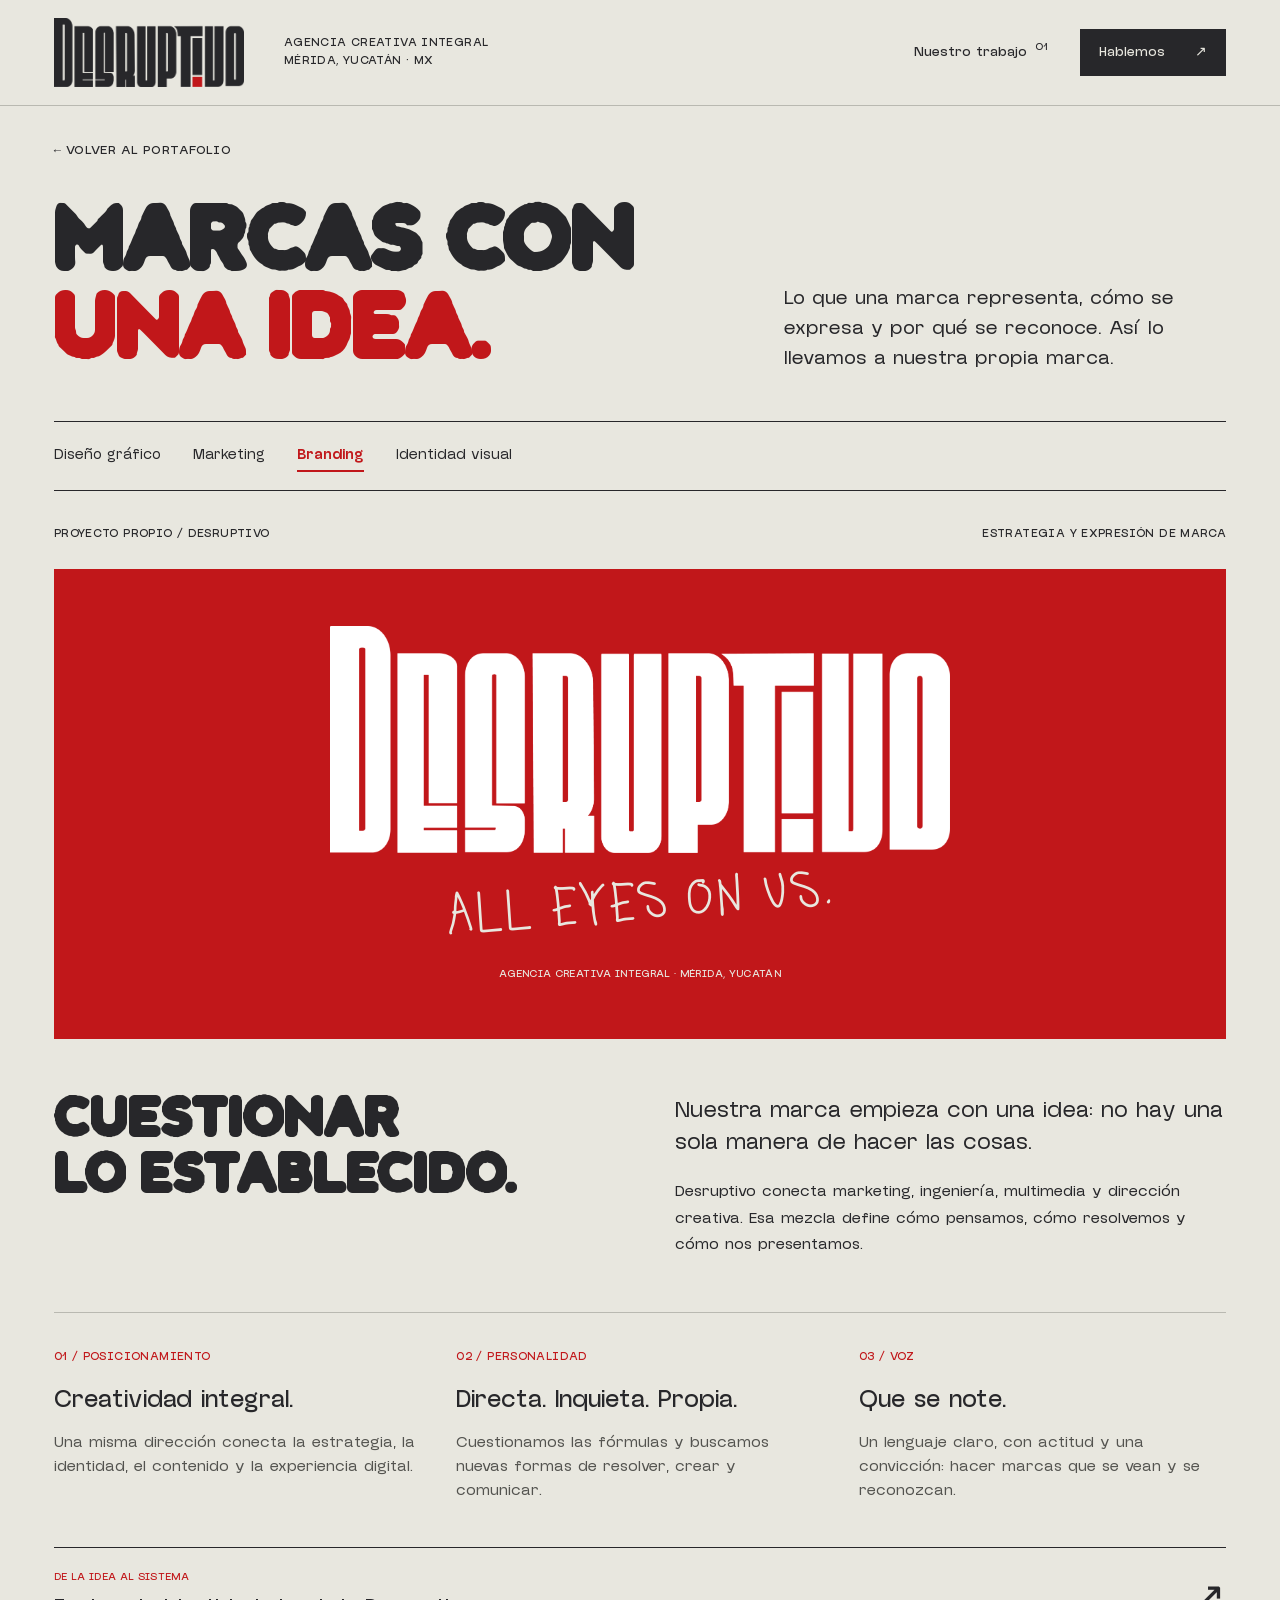
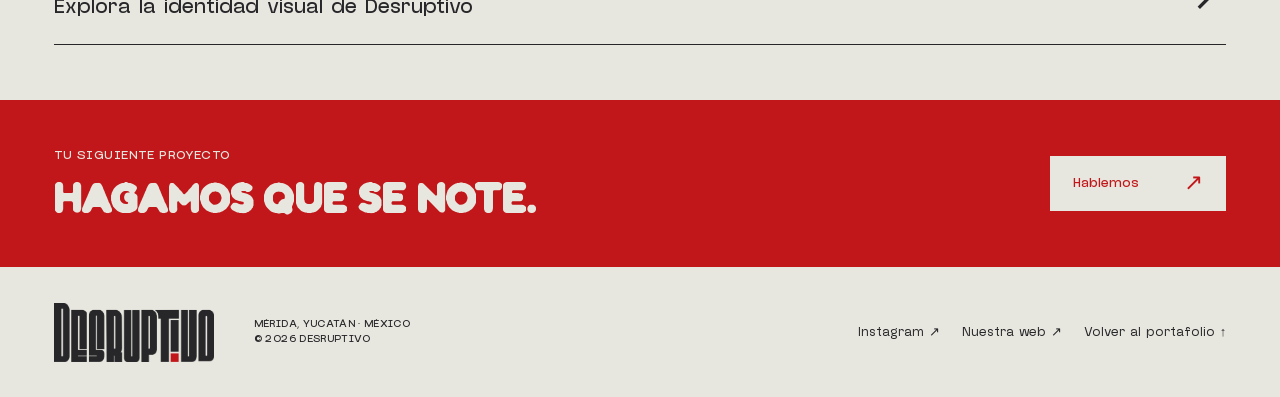
==== branding.html @ b8f4d28b "Create four discipline pages and replace landing gallery with compact portfolio directory" ====
<!doctype html>
<html lang="es-MX">
<head>
  <meta charset="utf-8">
  <meta name="viewport" content="width=device-width, initial-scale=1">
  <meta name="theme-color" content="#c1171a">
  <title>Branding — Portafolio Desruptivo</title>
  <meta name="description" content="Lo que una marca representa, cómo se expresa y por qué se reconoce. Así lo llevamos a nuestra propia marca.">
  <link rel="icon" href="favicon.ico" sizes="any">
  <link rel="icon" href="assets/img/favicon-32.png" type="image/png">
  <link rel="apple-touch-icon" href="assets/img/favicon-180.png">
  <link rel="canonical" href="https://desruptivomx-sketch.github.io/desruptivo-portafolio/branding.html">
  <meta property="og:type" content="website">
  <meta property="og:locale" content="es_MX">
  <meta property="og:site_name" content="Desruptivo">
  <meta property="og:title" content="Branding — Desruptivo">
  <meta property="og:description" content="Lo que una marca representa, cómo se expresa y por qué se reconoce. Así lo llevamos a nuestra propia marca.">
  <meta property="og:url" content="https://desruptivomx-sketch.github.io/desruptivo-portafolio/branding.html">
  <meta property="og:image" content="https://desruptivomx-sketch.github.io/desruptivo-portafolio/assets/img/og-desruptivo.jpg">
  <meta property="og:image:alt" content="Desruptivo, agencia creativa integral">
  <meta name="twitter:card" content="summary_large_image">
  <link rel="preload" href="assets/fonts/SquidBoy-Bold.woff2" as="font" type="font/woff2" crossorigin>
  <link rel="preload" href="assets/fonts/NewBlack-Regular.woff2" as="font" type="font/woff2" crossorigin>
  <link rel="stylesheet" href="styles.css">
  <script src="app.js" defer></script>
</head>
<body class="category-page">
  <a class="skip-link" href="#contenido">Saltar al contenido</a>
  <header class="site-header">
    <a class="brand" href="index.html" aria-label="Desruptivo — inicio"><img src="assets/img/logo-desruptivo.png" width="3591" height="1316" alt="Desruptivo"></a>
    <span class="header-note">AGENCIA CREATIVA INTEGRAL<br>MÉRIDA, YUCATÁN · MX</span>
    <button class="menu-toggle" aria-expanded="false" aria-controls="main-nav">Menú <span aria-hidden="true">+</span></button>
    <nav id="main-nav" aria-label="Navegación principal">
      <a href="index.html#proyectos">Nuestro trabajo <span class="nav-number">01</span></a>
      <a class="nav-contact" href="index.html#contacto">Hablemos <span aria-hidden="true">↗</span></a>
    </nav>
  </header>
  <main id="contenido">
    <section class="category-hero page-pad" aria-labelledby="category-title">
      <a class="back-link mono" href="index.html#proyectos">← VOLVER AL PORTAFOLIO</a>
      <div class="category-intro"><h1 id="category-title">MARCAS CON<br><span>UNA IDEA.</span></h1><p>Lo que una marca representa, cómo se expresa y por qué se reconoce. Así lo llevamos a nuestra propia marca.</p></div>
      <nav class="category-nav" aria-label="Disciplinas del portafolio"><a href="diseno-grafico.html">Diseño gráfico</a><a href="marketing.html">Marketing</a><a href="branding.html" aria-current="page">Branding</a><a href="identidad-visual.html">Identidad visual</a></nav>
    </section>
    <article class="brand-case page-pad" aria-labelledby="case-title">
      <div class="case-meta mono"><span>PROYECTO PROPIO / DESRUPTIVO</span><span>ESTRATEGIA Y EXPRESIÓN DE MARCA</span></div>
      <div class="brand-showcase"><img src="assets/img/logo-desruptivo.png" width="3591" height="1316" alt="Logotipo original de Desruptivo"><span class="brand-mantra">ALL EYES ON US.</span><span class="mono">AGENCIA CREATIVA INTEGRAL · MÉRIDA, YUCATÁN</span></div>
      <div class="case-editorial"><h2 id="case-title">CUESTIONAR<br>LO ESTABLECIDO.</h2><div><p class="case-lead">Nuestra marca empieza con una idea: no hay una sola manera de hacer las cosas.</p><p>Desruptivo conecta marketing, ingeniería, multimedia y dirección creativa. Esa mezcla define cómo pensamos, cómo resolvemos y cómo nos presentamos.</p></div></div>
      <div class="brand-pillars"><section><span class="mono">01 / POSICIONAMIENTO</span><h3>Creatividad integral.</h3><p>Una misma dirección conecta la estrategia, la identidad, el contenido y la experiencia digital.</p></section><section><span class="mono">02 / PERSONALIDAD</span><h3>Directa. Inquieta. Propia.</h3><p>Cuestionamos las fórmulas y buscamos nuevas formas de resolver, crear y comunicar.</p></section><section><span class="mono">03 / VOZ</span><h3>Que se note.</h3><p>Un lenguaje claro, con actitud y una convicción: hacer marcas que se vean y se reconozcan.</p></section></div>
      <a class="case-next" href="identidad-visual.html"><span><small class="mono">DE LA IDEA AL SISTEMA</small><strong>Explora la identidad visual de Desruptivo</strong></span><span aria-hidden="true">↗</span></a>
    </article>
    <section class="category-contact page-pad" aria-labelledby="category-contact-title"><div><span class="mono">TU SIGUIENTE PROYECTO</span><h2 id="category-contact-title">HAGAMOS QUE SE NOTE.</h2></div><a class="button button-light" href="https://wa.me/529999064262?text=Hola%20Desruptivo%2C%20vi%20su%20portafolio%20de%20branding%20y%20quiero%20platicar%20sobre%20un%20proyecto." target="_blank" rel="noopener noreferrer">Hablemos <span aria-hidden="true">↗</span></a></section>
  </main>
  <footer class="page-pad"><a class="brand" href="index.html" aria-label="Volver al inicio"><img src="assets/img/logo-desruptivo.png" width="3591" height="1316" alt="Desruptivo" loading="lazy"></a><span class="mono">MÉRIDA, YUCATÁN · MÉXICO<br>© <span id="year">2026</span> DESRUPTIVO</span><div class="footer-links"><a href="https://instagram.com/desruptivo_mx" target="_blank" rel="noopener noreferrer">Instagram ↗</a><a href="https://desruptivomx-sketch.github.io/desruptivo-web/" target="_blank" rel="noopener noreferrer">Nuestra web ↗</a><a href="index.html">Volver al portafolio ↑</a></div></footer>

</body>
</html>
---- styles.css ----
@font-face{font-family:Squid;src:url('assets/fonts/SquidBoy-Bold.woff2') format('woff2');font-weight:700;font-display:swap}
@font-face{font-family:NewBlack;src:url('assets/fonts/NewBlack-Regular.woff2') format('woff2');font-weight:400;font-display:swap}
@font-face{font-family:NewBlack;src:url('assets/fonts/NewBlack-Medium.woff2') format('woff2');font-weight:500;font-display:swap}
@font-face{font-family:NewBlack;src:url('assets/fonts/NewBlack-Bold.woff2') format('woff2');font-weight:700;font-display:swap}
@font-face{font-family:Mono;src:url('assets/fonts/Monoglyphic-VF.woff2') format('woff2');font-weight:100 900;font-display:swap}
@font-face{font-family:Hand;src:url('assets/fonts/CasualHuman-Bold.woff2') format('woff2');font-weight:700;font-display:swap}
:root{--paper:#e8e7df;--ink:#27272a;--red:#c1171a;--line:#b9b9b1;--pad:clamp(22px,4.2vw,80px);color-scheme:light;scroll-behavior:smooth;scroll-padding-top:100px}
*{box-sizing:border-box}body{margin:0;background:var(--paper);color:var(--ink);font-family:NewBlack,Arial,sans-serif;font-size:16px;line-height:1.5;-webkit-font-smoothing:antialiased}body.modal-open{overflow:hidden}button,a{-webkit-tap-highlight-color:transparent}button{font:inherit;cursor:pointer}a{color:inherit;text-decoration:none}button{color:inherit}img{display:block;max-width:100%;height:auto}h1,h2,h3,p{margin:0}h1,h2{font-family:Squid,Impact,sans-serif;font-weight:700;line-height:.98}button:focus-visible,a:focus-visible,summary:focus-visible{outline:3px solid currentColor;outline-offset:6px}::selection{background:var(--red);color:var(--paper)}.page-pad{padding-left:var(--pad);padding-right:var(--pad)}.mono{font-family:Mono,monospace;font-size:12px;letter-spacing:.035em;line-height:1.5}.sr-only{position:absolute;width:1px;height:1px;padding:0;margin:-1px;overflow:hidden;clip:rect(0,0,0,0);white-space:nowrap;border:0}.skip-link{position:fixed;top:10px;left:15px;z-index:50;padding:14px;background:var(--ink);color:var(--paper);transform:translateY(-150%)}.skip-link:focus{transform:translateY(0)}.site-header{height:106px;padding:0 var(--pad);display:flex;align-items:center;gap:40px;border-bottom:1px solid var(--line);background:var(--paper);position:relative;z-index:10}.brand{display:block;flex-shrink:0;width:190px}.brand img{width:100%;height:70px;object-fit:contain}.header-note{font:11px/1.6 Mono,monospace;letter-spacing:.035em}.site-header nav{margin-left:auto;display:flex;align-items:center;gap:32px;font-size:14px;font-weight:500}.nav-number{vertical-align:super;font:10px Mono,monospace;margin-left:3px}.nav-contact{background:var(--ink);color:var(--paper);padding:13px 19px;display:flex;gap:30px;transition:background .2s}.nav-contact:hover{background:var(--red)}.menu-toggle{display:none}.hero{padding-top:24px;padding-bottom:42px;overflow:hidden}.hero-topline{display:flex;justify-content:space-between;font-size:11px}.hero-layout{display:grid;grid-template-columns:1.03fr 1fr;gap:3%;margin-top:40px}.hero-copy{display:flex;flex-direction:column;justify-content:space-between}.hero h1{font-size:clamp(62px,6.4vw,116px);letter-spacing:-.015em;line-height:.93}.hero h1 span{color:var(--red)}.hero-bottom{max-width:490px;display:flex;justify-content:space-between;align-items:center;margin-top:32px;gap:20px}.hero-bottom p{font-size:16px;line-height:1.5}.round-link{display:grid;place-items:center;border:1px solid var(--ink);border-radius:50%;width:68px;height:68px;flex-shrink:0;font:35px/1 Arial,sans-serif;transition:background .2s,color .2s,transform .2s}.round-link:hover{background:var(--ink);color:var(--paper);transform:translateY(4px)}.hero-art{position:relative;min-height:580px}.hero-project{position:absolute;box-shadow:6px 12px 20px #27272a20}.hero-project-back{width:46%;right:2%;top:3%;transform:rotate(9deg)}.hero-project-back img{width:100%}.hero-project-front{width:61%;top:18%;left:5%;transform:rotate(-8deg);border:8px solid var(--paper)}.hero-project-front img{width:100%}.hero-annotation{position:absolute;top:-3%;left:3%;transform:rotate(-7deg);font:700 clamp(24px,3vw,45px)/1.15 Hand,cursive;color:var(--red);z-index:2}.project-sticker{position:absolute;bottom:-24px;right:-28px;background:var(--ink);color:var(--paper);padding:17px 21px;transform:rotate(6deg);font-size:11px}.hero-star{position:absolute;width:112px;right:0;bottom:18%;transform:rotate(9deg)}.hero-art-caption{position:absolute;bottom:0;left:5%;right:0;display:flex;justify-content:space-between;border-top:1px solid var(--line);padding-top:15px;font-size:10px}.brand-strip{display:flex;justify-content:space-between;align-items:center;gap:22px;overflow:hidden;padding:17px var(--pad);background:var(--red);color:var(--paper);font-family:Squid,Impact,sans-serif;font-size:clamp(20px,2.6vw,43px);line-height:1.1;white-space:nowrap}.brand-strip span:nth-child(even){font:30px Arial,sans-serif}.work-section{padding-top:85px;padding-bottom:85px}.section-top{display:flex;justify-content:space-between;gap:20px;padding-bottom:20px;border-bottom:1px solid currentColor}.work-heading{display:flex;justify-content:space-between;align-items:flex-end;gap:25px;padding:39px 0 36px}.work-heading h2{font-size:clamp(58px,7vw,115px)}.work-heading h2 span{color:var(--red)}.work-heading>p{padding-bottom:6px;font-size:17px}.portfolio-tools{display:flex;justify-content:space-between;align-items:center;margin:0 0 30px;gap:20px}.filters{display:flex;gap:9px;flex-wrap:wrap}.filter{background:transparent;border:1px solid var(--line);padding:11px 19px;border-radius:999px;font-size:14px;display:flex;gap:18px;align-items:center;transition:background .2s}.filter span{font:11px Mono,monospace}.filter.is-active{background:var(--ink);border-color:var(--ink);color:var(--paper)}.filter:hover:not(.is-active){border-color:var(--ink)}.portfolio-count{font-size:11px}.project-grid{display:grid;grid-template-columns:1fr 1fr;gap:48px 26px}.project-card{min-width:0}.project-button{border:0;padding:0;display:block;width:100%;text-align:left;background:none}.project-image{aspect-ratio:1.15;position:relative;overflow:hidden;background:#d8d8d0;display:flex;align-items:center;justify-content:center}.project-image>img{width:100%;height:100%;object-fit:contain;transition:transform .5s cubic-bezier(.2,.7,.2,1)}.project-button:hover .project-image>img{transform:scale(1.035)}.project-image.mcdonalds{background:#ebebeb}.project-image.boro{background:#aeb8cd}.project-image.archipielago{background:#747d70}.project-image.bajel{background:#211b15}.project-image.cosmicos{background:#edb7c1}.project-image.levels{background:#dfdcd1}.project-image.citron{background:#939c7b}.project-image.picking{background:#fa8a00}.project-image.video{background:#222b2c}.project-image.bajel>img,.project-image.video>img{width:61%;object-fit:contain}.project-index{position:absolute;left:16px;top:16px;font:12px Mono,monospace;background:var(--paper);padding:6px 9px;color:var(--ink)}.project-open{position:absolute;right:16px;bottom:16px;border-radius:50%;display:grid;place-items:center;width:49px;height:49px;background:var(--paper);font:28px Arial,sans-serif;transition:background .2s,color .2s}.project-button:hover .project-open{background:var(--red);color:var(--paper)}.video-badge{position:absolute;left:16px;bottom:16px;background:var(--ink);color:var(--paper);font:11px Mono,monospace;padding:9px 12px}.project-meta{display:flex;justify-content:space-between;gap:16px;align-items:baseline;margin-top:16px}.project-meta h3{font-size:24px;font-weight:500;line-height:1.2}.project-meta .mono{font-size:10px;white-space:nowrap}.more-row{display:flex;align-items:center;justify-content:space-between;gap:20px;border-top:1px solid var(--line);padding-top:28px;margin-top:46px}.button{display:inline-flex;justify-content:space-between;align-items:center;gap:45px;padding:15px 22px;min-height:53px;font-size:14px;font-weight:500;transition:background .2s,color .2s}.button span{font-size:23px;line-height:1}.button-outline{border:1px solid var(--ink);background:transparent}.button-outline:hover{background:var(--ink);color:var(--paper)}[hidden]{display:none!important}.contact-section{background:var(--red);color:var(--paper);padding-top:60px;padding-bottom:50px}.contact-section .section-top{border-color:#e8e7df60}.handwritten{font:700 29px/1.3 Hand,cursive;margin:42px 0 20px;transform:rotate(-3deg);width:fit-content}.contact-title-link{display:flex;align-items:center;justify-content:space-between;gap:40px}.contact-title-link h2{font-size:clamp(72px,10vw,170px);line-height:1}.contact-arrow{font:clamp(90px,17vw,230px)/1 Arial,sans-serif;transition:transform .25s}.contact-title-link:hover .contact-arrow{transform:translate(8px,-8px)}.contact-bottom{border-top:1px solid #e8e7df60;margin-top:43px;padding-top:30px;display:flex;align-items:center;justify-content:space-between;gap:25px}.button-light{background:var(--paper);color:var(--red);border:1px solid var(--paper)}.button-light:hover{background:var(--ink);border-color:var(--ink);color:var(--paper)}.email-link{font-size:16px;border-bottom:1px solid;padding-bottom:3px}footer{padding-top:30px;padding-bottom:30px;display:flex;align-items:center;gap:40px}footer .brand{width:160px}footer>.mono{font-size:10px}.footer-links{margin-left:auto;display:flex;gap:22px;font-size:13px}.footer-links a:hover{text-decoration:underline}dialog{color:var(--paper);background:var(--ink);border:1px solid #60605c;max-width:1200px;width:calc(100% - 48px);max-height:calc(100dvh - 48px);padding:0;overscroll-behavior:contain}dialog::backdrop{background:#151515e8;backdrop-filter:blur(8px)}.dialog-shell{padding:23px 30px 35px}.dialog-top{display:flex;align-items:center;justify-content:space-between;padding-bottom:18px;border-bottom:1px solid #646463}.dialog-close{border:0;background:none;color:var(--paper);padding:7px 0 7px 15px;display:flex;gap:20px;align-items:center;font-size:14px}.dialog-close span{font:30px Arial,sans-serif}.dialog-content{display:grid;grid-template-columns:1.45fr 1fr;align-items:center;gap:40px;padding-top:25px}.dialog-media{background:#191919;min-width:0;min-height:260px;display:flex;justify-content:center;align-items:center}.dialog-media img,.dialog-media video{width:100%;height:auto;max-height:70dvh;object-fit:contain}.dialog-info h2{font-size:clamp(40px,5vw,65px);margin:20px 0}.dialog-info>p{color:#cdcdc5;line-height:1.7}.media-navigation{display:flex;align-items:center;gap:22px;margin-top:35px}.media-navigation button{background:none;border:1px solid #898982;color:var(--paper);width:48px;height:48px;font:24px Arial,sans-serif}.media-navigation button:hover{background:var(--paper);color:var(--ink)}.text-link{display:inline-block;margin-top:30px;font-size:14px;border-bottom:1px solid #898982;padding-bottom:5px}.no-script{display:flex;gap:20px;flex-wrap:wrap}.no-script a{text-decoration:underline}
@media(min-width:1600px){.hero-layout{gap:7%}.hero-art{min-height:680px}.hero-project-back{width:41%}.hero-project-front{width:55%;left:11%}.hero{padding-top:30px;padding-bottom:55px}.hero-star{bottom:12%}}
@media(max-width:1100px){.header-note{display:none}.hero-layout{margin-top:40px}.hero h1{font-size:6.4vw}.hero-art{min-height:480px}.hero-project-back{width:48%}.hero-project-front{width:68%;left:0}.hero-star{bottom:16%;width:90px}.hero-art-caption{font-size:9px}.project-meta{display:block}.project-meta .mono{display:block;margin-top:8px}.contact-bottom{flex-wrap:wrap}.contact-bottom>p{flex:1}.contact-bottom .email-link{margin-left:auto}.footer-links{gap:14px}footer{gap:24px}}
@media(max-width:760px){:root{scroll-padding-top:25px}.site-header{height:84px;justify-content:space-between}.brand{width:150px}.brand img{height:60px}.menu-toggle{display:flex;gap:22px;align-items:center;background:transparent;border:1px solid var(--ink);padding:8px 13px;font-size:14px}.menu-toggle span{font:22px Arial,sans-serif}.site-header nav{display:none;position:absolute;left:0;right:0;top:83px;margin:0;background:var(--paper);padding:20px var(--pad) 25px;border-bottom:1px solid var(--ink);flex-direction:column;align-items:stretch;gap:0}.site-header nav.is-open{display:flex}.site-header nav a{padding:16px 0;border-bottom:1px solid var(--line)}.site-header nav .nav-contact{padding:12px 15px;margin-top:15px;justify-content:space-between}.hero{padding-top:18px;padding-bottom:28px}.hero-topline{font-size:9px}.hero-topline>span:last-child{display:none}.hero-layout{display:flex;flex-direction:column;margin-top:27px;gap:30px}.hero h1{font-size:clamp(37px,12vw,86px);line-height:1.02}.hero-bottom{margin-top:25px;max-width:none}.hero-bottom p{font-size:15px}.round-link{width:55px;height:55px;font-size:28px}.hero-art{min-height:unset;height:116vw;max-height:640px;margin:0 5%}.hero-project-back{width:45%;right:2%;top:10%}.hero-project-front{width:62%;left:2%;top:22%}.hero-annotation{top:1%;left:5%;font-size:30px}.hero-star{width:84px;bottom:16%;right:1%}.hero-art-caption{font-size:9px;bottom:0;left:0}.project-sticker{padding:13px 16px;font-size:10px}.brand-strip{font-size:23px;justify-content:flex-start;gap:20px;padding-top:15px;padding-bottom:15px;flex-wrap:wrap;white-space:normal}.brand-strip span:nth-child(even){font-size:19px}.brand-strip span:last-child{display:none}.work-section{padding-top:50px;padding-bottom:50px}.section-top{font-size:10px;padding-bottom:15px;align-items:center}.section-top>span:last-child{text-align:right;max-width:42%}.work-heading{display:block;padding:28px 0}.work-heading h2{font-size:clamp(62px,14vw,100px)}.work-heading>p{font-size:16px;margin-top:22px}.desktop-break{display:none}.portfolio-tools{align-items:flex-start;flex-direction:column;gap:15px;margin-bottom:20px}.filters{gap:7px}.filter{padding:10px 13px;gap:10px;font-size:13px}.filter span{font-size:10px}.portfolio-count{font-size:10px}.project-grid{grid-template-columns:1fr;gap:32px}.project-image{aspect-ratio:1.07}.project-meta{display:flex;align-items:center}.project-meta h3{font-size:22px}.project-meta .mono{font-size:9px;white-space:normal;text-align:right;max-width:42%;margin-top:0}.project-open{width:44px;height:44px}.more-row{align-items:flex-start;flex-direction:column;gap:20px;margin-top:30px;padding-top:22px}.more-row>.mono{font-size:10px}.contact-section{padding-top:42px;padding-bottom:35px}.handwritten{font-size:23px;margin-top:30px}.contact-title-link{gap:10px;align-items:flex-end}.contact-title-link h2{font-size:12.6vw}.contact-arrow{font-size:16vw}.contact-bottom{margin-top:30px;padding-top:23px;display:flex;flex-direction:column;align-items:flex-start;gap:23px}.contact-bottom .email-link{margin:0}.button{gap:30px}footer{align-items:flex-start;flex-wrap:wrap;gap:20px;justify-content:space-between}footer .brand{width:130px}footer .brand img{height:45px}footer>.mono{font-size:9px;margin-top:10px}.footer-links{width:100%;margin-left:0;justify-content:space-between;font-size:12px;padding-top:18px;border-top:1px solid var(--line)}dialog{width:calc(100% - 20px);max-height:calc(100dvh - 20px)}.dialog-shell{padding:14px 16px 26px}.dialog-top>.mono{font-size:10px}.dialog-content{grid-template-columns:1fr;gap:25px;padding-top:15px}.dialog-media{min-height:180px}.dialog-media img,.dialog-media video{max-height:58dvh}.dialog-info h2{font-size:42px;margin:12px 0}.dialog-info>p{font-size:15px}.media-navigation{margin-top:22px}.text-link{margin-top:22px}}
@media(prefers-reduced-motion:reduce){:root{scroll-behavior:auto}*,*::before,*::after{animation:none!important;transition:none!important}}

/* Portfolio directory and discipline pages */
.discipline-directory{border-top:1px solid var(--ink)}.discipline-link{display:grid;grid-template-columns:42px 1fr 155px 42px;gap:25px;align-items:center;padding:15px 0;border-bottom:1px solid var(--line);transition:color .2s}.discipline-link:hover{color:var(--red)}.discipline-number{color:var(--red);font-size:13px}.discipline-copy h3{font-size:clamp(25px,3vw,42px);font-weight:500;line-height:1.15}.discipline-copy p{font-size:15px;color:#5c5c57;margin-top:6px}.discipline-thumb{height:88px;overflow:hidden;background:#d8d8d0}.discipline-thumb img{width:100%;height:100%;object-fit:cover;transition:transform .3s}.thumb-branding img{object-fit:cover}.thumb-identidad-visual{background:var(--paper)}.thumb-identidad-visual img{object-fit:contain}.discipline-link:hover .discipline-thumb img{transform:scale(1.06)}.discipline-arrow{font:38px Arial,sans-serif;justify-self:end;transition:transform .2s}.discipline-link:hover .discipline-arrow{transform:translate(3px,-3px)}.category-hero{padding-top:28px}.back-link{display:inline-block;padding:8px 0;font-size:12px}.back-link:hover{text-decoration:underline}.category-intro{display:grid;grid-template-columns:1.55fr 1fr;gap:45px;align-items:end;padding:35px 0 42px}.category-intro h1{font-size:clamp(54px,6.8vw,116px);line-height:1.01}.category-intro h1 span{color:var(--red)}.category-intro p{font-size:20px;line-height:1.5;max-width:450px;padding-bottom:6px}.category-nav{display:flex;gap:32px;border-top:1px solid var(--ink);border-bottom:1px solid var(--ink);padding:18px 0;font-size:15px}.category-nav a{padding:4px 0}.category-nav a[aria-current]{color:var(--red);border-bottom:2px solid var(--red);font-weight:700}.category-nav a:hover{color:var(--red)}.category-gallery{padding-top:45px;padding-bottom:60px}.selection-intro{display:flex;align-items:baseline;justify-content:space-between;gap:25px;margin-bottom:26px}.selection-intro h2{font:700 24px/1.2 NewBlack,Arial,sans-serif}.selection-intro p{font-size:15px;max-width:420px}.category-page .project-grid{grid-template-columns:repeat(3,1fr);gap:34px 22px}.category-page .project-image{aspect-ratio:1}.category-page .project-meta{display:block}.category-page .project-meta h3{font-size:22px}.category-page .project-meta .mono{display:block;margin-top:8px;font-size:10px}.category-contact{background:var(--red);color:var(--paper);display:flex;align-items:center;justify-content:space-between;gap:35px;padding-top:42px;padding-bottom:42px}.category-contact h2{font-size:clamp(28px,3vw,46px);margin-top:15px;line-height:1.15}.category-contact>.button{flex-shrink:0}.brand-case,.identity-case{padding-top:36px;padding-bottom:55px}.case-meta{display:flex;justify-content:space-between;gap:20px;font-size:11px;margin-bottom:25px}.brand-showcase{background:var(--red);color:var(--paper);min-height:470px;padding:55px;display:flex;align-items:center;justify-content:center;flex-direction:column;gap:18px}.brand-showcase img{width:60%;max-width:620px;filter:brightness(0) invert(1)}.brand-mantra{font:700 clamp(32px,4.5vw,67px)/1 Hand,cursive;transform:rotate(-4deg);margin-bottom:20px}.brand-showcase>.mono{font-size:10px}.case-editorial{display:grid;grid-template-columns:1fr 1fr;gap:70px;padding:55px 0}.case-editorial h2{font-size:clamp(32px,4.1vw,63px);line-height:1.08}.case-editorial p{font-size:16px;line-height:1.65}.case-editorial .case-lead{font-size:23px;line-height:1.4;margin-bottom:20px}.brand-pillars{display:grid;grid-template-columns:repeat(3,1fr);gap:35px;border-top:1px solid var(--line);padding:30px 0 45px}.brand-pillars .mono{color:var(--red);font-size:11px}.brand-pillars h3{font-weight:500;font-size:25px;line-height:1.25;margin:17px 0 14px}.brand-pillars p{font-size:16px;color:#53534f}.case-next{display:flex;align-items:center;justify-content:space-between;gap:20px;border-top:1px solid var(--ink);border-bottom:1px solid var(--ink);padding:22px 0}.case-next small{display:block;font-size:10px;color:var(--red);margin-bottom:6px}.case-next strong{font-weight:500;font-size:21px}.case-next>span:last-child{font:40px Arial,sans-serif}.case-next:hover{color:var(--red)}.identity-logo{border:1px solid var(--line);padding:26px 40px 38px;display:flex;flex-direction:column;align-items:center;gap:16px;background:#dcdcd3}.identity-logo>.mono{align-self:flex-start;font-size:11px}.identity-logo>img{width:55%;max-width:600px;padding:24px 0}.identity-logo>p{font-size:16px;text-align:center}.identity-intro{display:grid;grid-template-columns:1fr 1fr;gap:60px;padding:48px 0;align-items:center}.identity-intro h2{font-size:clamp(35px,4.3vw,64px);line-height:1.1}.identity-intro p{font-size:19px;max-width:440px}.palette-section h3,.type-section h3{font-size:12px;margin-bottom:22px}.color-palette{display:grid;grid-template-columns:repeat(4,1fr);border:1px solid var(--line)}.color-swatch{height:180px;padding:22px;display:flex;justify-content:space-between;flex-direction:column;gap:15px;font-size:18px}.color-swatch .mono{font-size:12px}.swatch-red{background:var(--red);color:var(--paper)}.swatch-paper{background:var(--paper);color:var(--ink)}.swatch-ink{background:var(--ink);color:var(--paper)}.swatch-green{background:#8fb258;color:var(--ink)}.type-section{padding:40px 0}.type-samples{display:grid;grid-template-columns:1fr 1.3fr 1fr;border-top:1px solid var(--line);border-bottom:1px solid var(--line)}.type-sample{padding:28px 25px;min-width:0}.type-sample+.type-sample{border-left:1px solid var(--line)}.type-sample>.mono{font-size:10px}.sample-squid{font:700 clamp(40px,4.1vw,65px)/1 Squid,Impact,sans-serif;margin-top:24px;color:var(--red)}.sample-newblack{font:500 clamp(29px,3vw,47px)/1.2 NewBlack,Arial,sans-serif;margin-top:26px}.type-second-label{display:block;margin-top:24px}.sample-mono{font:12px/1.5 Mono,monospace;margin-top:10px}.sample-hand{font:700 clamp(40px,4vw,66px)/1.3 Hand,cursive;transform:rotate(-6deg);color:var(--red);margin-top:30px}.brand-character{display:grid;grid-template-columns:1fr 1fr;gap:60px;align-items:center;padding:25px 0 45px}.brand-character h2{font-size:clamp(38px,4.2vw,65px);line-height:1.08;margin:22px 0}.brand-character p{font-size:18px;max-width:410px}.character-art{display:flex;align-items:center;gap:15px;justify-content:center}.character-mascot{width:67%;transform:rotate(-7deg)}.character-star{width:22%;align-self:flex-start;margin-top:15px}
@media(max-width:1100px){.category-intro{grid-template-columns:1.5fr 1fr;gap:25px}.category-intro h1{font-size:6.5vw}.category-intro p{font-size:18px}.category-page .project-grid{grid-template-columns:repeat(2,1fr)}.category-nav{gap:23px}.brand-showcase{min-height:370px}.case-editorial{gap:40px}.case-editorial h2{font-size:4vw}.type-sample{padding-left:15px;padding-right:15px}.sample-mono{font-size:10px}}
@media(max-width:760px){.discipline-link{grid-template-columns:20px 1fr 68px 20px;gap:12px;padding:17px 0}.discipline-thumb{height:64px}.discipline-number{font-size:11px}.discipline-copy h3{font-size:23px}.discipline-copy p{font-size:13px;line-height:1.4;margin-top:6px}.discipline-arrow{font-size:24px}.category-hero{padding-top:16px}.back-link{font-size:10px}.category-intro{display:block;padding:23px 0 28px}.category-intro h1{font-size:clamp(33px,9vw,68px);line-height:1.08}.category-intro p{font-size:17px;margin-top:22px;max-width:450px}.category-nav{display:grid;grid-template-columns:1fr 1fr;gap:10px 20px;font-size:14px;padding:14px 0}.category-nav a{width:fit-content}.category-gallery{padding-top:30px;padding-bottom:40px}.selection-intro{display:block;margin-bottom:23px}.selection-intro h2{font-size:22px}.selection-intro p{font-size:15px;margin-top:12px}.category-page .project-grid{grid-template-columns:1fr;gap:29px}.category-page .project-image{aspect-ratio:1.08}.category-page .project-meta{display:flex}.category-page .project-meta .mono{font-size:9px;max-width:40%;margin-top:0}.category-contact{flex-direction:column;align-items:flex-start;gap:25px;padding-top:32px;padding-bottom:32px}.category-contact h2{font-size:31px;max-width:300px}.category-contact .mono{font-size:10px}.case-meta{font-size:9px;gap:20px;align-items:center}.case-meta>span{max-width:49%}.case-meta>span:last-child{text-align:right}.brand-case,.identity-case{padding-top:27px;padding-bottom:35px}.brand-showcase{min-height:265px;padding:25px 18px;gap:18px}.brand-showcase img{width:85%}.brand-mantra{font-size:32px;margin-bottom:8px}.brand-showcase>.mono{font-size:8px;text-align:center}.case-editorial{display:block;padding:30px 0}.case-editorial h2{font-size:8vw;line-height:1.15;margin-bottom:25px}.case-editorial .case-lead{font-size:21px}.brand-pillars{grid-template-columns:1fr;gap:0;padding:0 0 20px}.brand-pillars section{padding:25px 0;border-bottom:1px solid var(--line)}.brand-pillars section:last-child{border-bottom:none}.brand-pillars h3{font-size:24px;margin:13px 0}.case-next strong{font-size:17px;line-height:1.4;display:block}.case-next small{font-size:9px}.case-next>span:last-child{font-size:28px}.identity-logo{padding:18px 20px 25px}.identity-logo>img{width:95%;padding:15px 0}.identity-logo>p{font-size:14px}.identity-intro{display:block;padding:30px 0}.identity-intro h2{font-size:8.7vw;line-height:1.13;margin-bottom:20px}.identity-intro p{font-size:17px}.color-palette{grid-template-columns:1fr 1fr}.color-swatch{height:140px;padding:17px;font-size:17px}.color-swatch .mono{font-size:11px}.type-section{padding:30px 0}.type-samples{grid-template-columns:1fr}.type-sample{padding:25px 20px}.type-sample+.type-sample{border-left:none;border-top:1px solid var(--line)}.sample-squid{font-size:58px}.sample-newblack{font-size:38px}.sample-hand{font-size:53px;margin:22px 0 10px 10px}.sample-mono{font-size:12px}.brand-character{grid-template-columns:1fr;gap:25px;padding:5px 0 30px}.brand-character h2{font-size:9vw}.brand-character p{font-size:17px}.character-art{max-width:350px;margin:auto}.character-mascot{width:65%}.character-star{width:20%}}
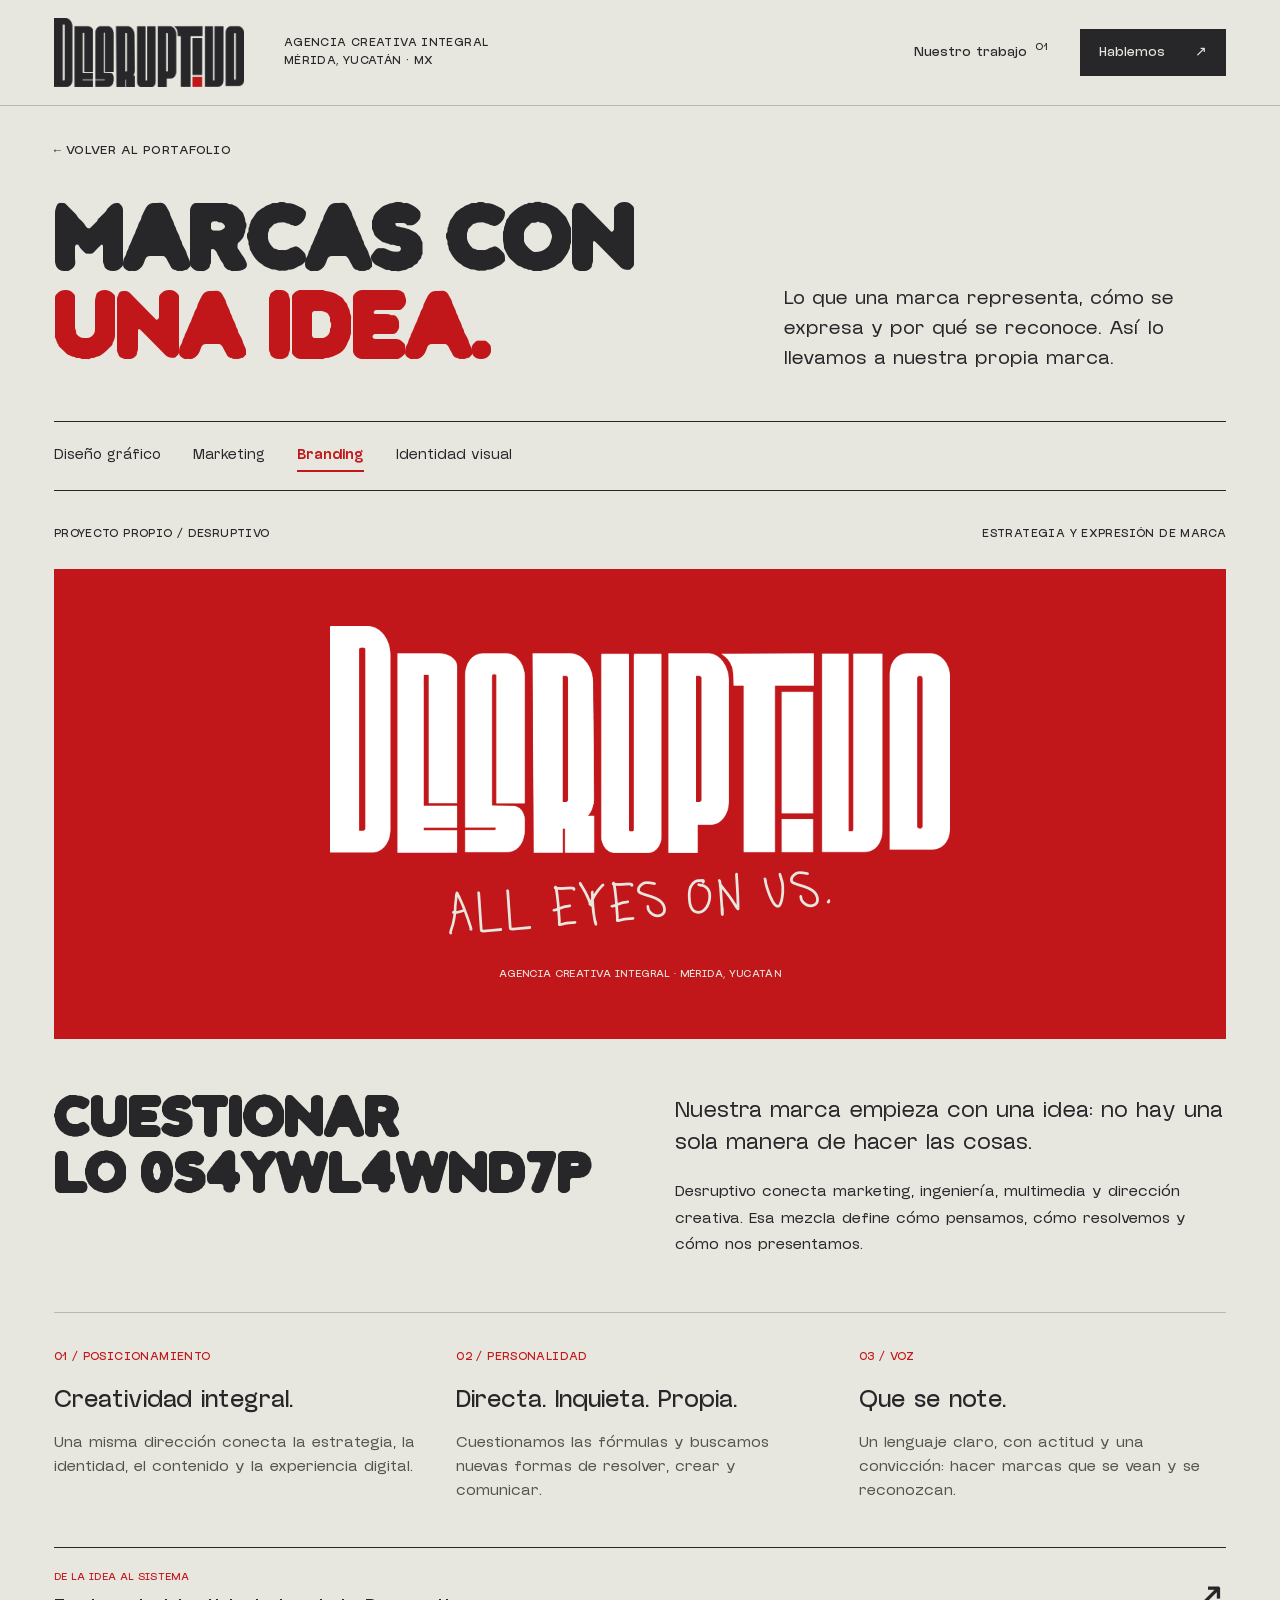
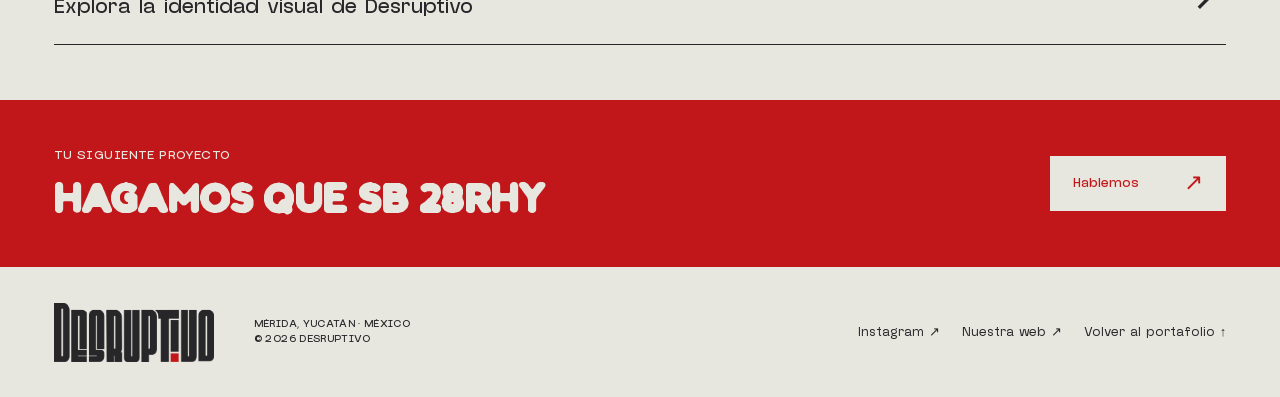
==== commit a3efb117: "Suma efectos más 'desruptivos': texto que se descifra, cursor propio, glitch de color en miniaturas " ====
--- a/branding.html
+++ b/branding.html
@@ -38,17 +38,17 @@
   <main id="contenido">
     <section class="category-hero page-pad" aria-labelledby="category-title">
       <a class="back-link mono" href="index.html#proyectos">← VOLVER AL PORTAFOLIO</a>
-      <div class="category-intro"><h1 id="category-title">MARCAS CON<br><span>UNA IDEA.</span></h1><p>Lo que una marca representa, cómo se expresa y por qué se reconoce. Así lo llevamos a nuestra propia marca.</p></div>
+      <div class="category-intro"><h1 id="category-title" class="scramble">MARCAS CON<br><span>UNA IDEA.</span></h1><p>Lo que una marca representa, cómo se expresa y por qué se reconoce. Así lo llevamos a nuestra propia marca.</p></div>
       <nav class="category-nav" aria-label="Disciplinas del portafolio"><a href="diseno-grafico.html">Diseño gráfico</a><a href="marketing.html">Marketing</a><a href="branding.html" aria-current="page">Branding</a><a href="identidad-visual.html">Identidad visual</a></nav>
     </section>
     <article class="brand-case page-pad" aria-labelledby="case-title">
       <div class="case-meta mono"><span>PROYECTO PROPIO / DESRUPTIVO</span><span>ESTRATEGIA Y EXPRESIÓN DE MARCA</span></div>
-      <div class="brand-showcase"><img src="assets/img/logo-desruptivo.png" width="3591" height="1316" alt="Logotipo original de Desruptivo"><span class="brand-mantra">ALL EYES ON US.</span><span class="mono">AGENCIA CREATIVA INTEGRAL · MÉRIDA, YUCATÁN</span></div>
-      <div class="case-editorial"><h2 id="case-title">CUESTIONAR<br>LO ESTABLECIDO.</h2><div><p class="case-lead">Nuestra marca empieza con una idea: no hay una sola manera de hacer las cosas.</p><p>Desruptivo conecta marketing, ingeniería, multimedia y dirección creativa. Esa mezcla define cómo pensamos, cómo resolvemos y cómo nos presentamos.</p></div></div>
-      <div class="brand-pillars"><section><span class="mono">01 / POSICIONAMIENTO</span><h3>Creatividad integral.</h3><p>Una misma dirección conecta la estrategia, la identidad, el contenido y la experiencia digital.</p></section><section><span class="mono">02 / PERSONALIDAD</span><h3>Directa. Inquieta. Propia.</h3><p>Cuestionamos las fórmulas y buscamos nuevas formas de resolver, crear y comunicar.</p></section><section><span class="mono">03 / VOZ</span><h3>Que se note.</h3><p>Un lenguaje claro, con actitud y una convicción: hacer marcas que se vean y se reconozcan.</p></section></div>
-      <a class="case-next" href="identidad-visual.html"><span><small class="mono">DE LA IDEA AL SISTEMA</small><strong>Explora la identidad visual de Desruptivo</strong></span><span aria-hidden="true">↗</span></a>
+      <div class="brand-showcase reveal"><img src="assets/img/logo-desruptivo.png" width="3591" height="1316" alt="Logotipo original de Desruptivo"><span class="brand-mantra scramble">ALL EYES ON US.</span><span class="mono">AGENCIA CREATIVA INTEGRAL · MÉRIDA, YUCATÁN</span></div>
+      <div class="case-editorial reveal"><h2 id="case-title" class="scramble">CUESTIONAR<br>LO ESTABLECIDO.</h2><div><p class="case-lead">Nuestra marca empieza con una idea: no hay una sola manera de hacer las cosas.</p><p>Desruptivo conecta marketing, ingeniería, multimedia y dirección creativa. Esa mezcla define cómo pensamos, cómo resolvemos y cómo nos presentamos.</p></div></div>
+      <div class="brand-pillars"><section class="reveal"><span class="mono">01 / POSICIONAMIENTO</span><h3>Creatividad integral.</h3><p>Una misma dirección conecta la estrategia, la identidad, el contenido y la experiencia digital.</p></section><section class="reveal"><span class="mono">02 / PERSONALIDAD</span><h3>Directa. Inquieta. Propia.</h3><p>Cuestionamos las fórmulas y buscamos nuevas formas de resolver, crear y comunicar.</p></section><section class="reveal"><span class="mono">03 / VOZ</span><h3>Que se note.</h3><p>Un lenguaje claro, con actitud y una convicción: hacer marcas que se vean y se reconozcan.</p></section></div>
+      <a class="case-next reveal" href="identidad-visual.html"><span><small class="mono">DE LA IDEA AL SISTEMA</small><strong>Explora la identidad visual de Desruptivo</strong></span><span aria-hidden="true">↗</span></a>
     </article>
-    <section class="category-contact page-pad" aria-labelledby="category-contact-title"><div><span class="mono">TU SIGUIENTE PROYECTO</span><h2 id="category-contact-title">HAGAMOS QUE SE NOTE.</h2></div><a class="button button-light" href="https://wa.me/529999064262?text=Hola%20Desruptivo%2C%20vi%20su%20portafolio%20de%20branding%20y%20quiero%20platicar%20sobre%20un%20proyecto." target="_blank" rel="noopener noreferrer">Hablemos <span aria-hidden="true">↗</span></a></section>
+    <section class="category-contact page-pad reveal" aria-labelledby="category-contact-title"><div><span class="mono">TU SIGUIENTE PROYECTO</span><h2 id="category-contact-title" class="scramble">HAGAMOS QUE SE NOTE.</h2></div><a class="button button-light" href="https://wa.me/529999064262?text=Hola%20Desruptivo%2C%20vi%20su%20portafolio%20de%20branding%20y%20quiero%20platicar%20sobre%20un%20proyecto." target="_blank" rel="noopener noreferrer">Hablemos <span aria-hidden="true">↗</span></a></section>
   </main>
   <footer class="page-pad"><a class="brand" href="index.html" aria-label="Volver al inicio"><img src="assets/img/logo-desruptivo.png" width="3591" height="1316" alt="Desruptivo" loading="lazy"></a><span class="mono">MÉRIDA, YUCATÁN · MÉXICO<br>© <span id="year">2026</span> DESRUPTIVO</span><div class="footer-links"><a href="https://instagram.com/desruptivo_mx" target="_blank" rel="noopener noreferrer">Instagram ↗</a><a href="https://desruptivomx-sketch.github.io/desruptivo-web/" target="_blank" rel="noopener noreferrer">Nuestra web ↗</a><a href="index.html">Volver al portafolio ↑</a></div></footer>
 
--- a/styles.css
+++ b/styles.css
@@ -15,3 +15,99 @@
 .discipline-directory{border-top:1px solid var(--ink)}.discipline-link{display:grid;grid-template-columns:42px 1fr 155px 42px;gap:25px;align-items:center;padding:15px 0;border-bottom:1px solid var(--line);transition:color .2s}.discipline-link:hover{color:var(--red)}.discipline-number{color:var(--red);font-size:13px}.discipline-copy h3{font-size:clamp(25px,3vw,42px);font-weight:500;line-height:1.15}.discipline-copy p{font-size:15px;color:#5c5c57;margin-top:6px}.discipline-thumb{height:88px;overflow:hidden;background:#d8d8d0}.discipline-thumb img{width:100%;height:100%;object-fit:cover;transition:transform .3s}.thumb-branding img{object-fit:cover}.thumb-identidad-visual{background:var(--paper)}.thumb-identidad-visual img{object-fit:contain}.discipline-link:hover .discipline-thumb img{transform:scale(1.06)}.discipline-arrow{font:38px Arial,sans-serif;justify-self:end;transition:transform .2s}.discipline-link:hover .discipline-arrow{transform:translate(3px,-3px)}.category-hero{padding-top:28px}.back-link{display:inline-block;padding:8px 0;font-size:12px}.back-link:hover{text-decoration:underline}.category-intro{display:grid;grid-template-columns:1.55fr 1fr;gap:45px;align-items:end;padding:35px 0 42px}.category-intro h1{font-size:clamp(54px,6.8vw,116px);line-height:1.01}.category-intro h1 span{color:var(--red)}.category-intro p{font-size:20px;line-height:1.5;max-width:450px;padding-bottom:6px}.category-nav{display:flex;gap:32px;border-top:1px solid var(--ink);border-bottom:1px solid var(--ink);padding:18px 0;font-size:15px}.category-nav a{padding:4px 0}.category-nav a[aria-current]{color:var(--red);border-bottom:2px solid var(--red);font-weight:700}.category-nav a:hover{color:var(--red)}.category-gallery{padding-top:45px;padding-bottom:60px}.selection-intro{display:flex;align-items:baseline;justify-content:space-between;gap:25px;margin-bottom:26px}.selection-intro h2{font:700 24px/1.2 NewBlack,Arial,sans-serif}.selection-intro p{font-size:15px;max-width:420px}.category-page .project-grid{grid-template-columns:repeat(3,1fr);gap:34px 22px}.category-page .project-image{aspect-ratio:1}.category-page .project-meta{display:block}.category-page .project-meta h3{font-size:22px}.category-page .project-meta .mono{display:block;margin-top:8px;font-size:10px}.category-contact{background:var(--red);color:var(--paper);display:flex;align-items:center;justify-content:space-between;gap:35px;padding-top:42px;padding-bottom:42px}.category-contact h2{font-size:clamp(28px,3vw,46px);margin-top:15px;line-height:1.15}.category-contact>.button{flex-shrink:0}.brand-case,.identity-case{padding-top:36px;padding-bottom:55px}.case-meta{display:flex;justify-content:space-between;gap:20px;font-size:11px;margin-bottom:25px}.brand-showcase{background:var(--red);color:var(--paper);min-height:470px;padding:55px;display:flex;align-items:center;justify-content:center;flex-direction:column;gap:18px}.brand-showcase img{width:60%;max-width:620px;filter:brightness(0) invert(1)}.brand-mantra{font:700 clamp(32px,4.5vw,67px)/1 Hand,cursive;transform:rotate(-4deg);margin-bottom:20px}.brand-showcase>.mono{font-size:10px}.case-editorial{display:grid;grid-template-columns:1fr 1fr;gap:70px;padding:55px 0}.case-editorial h2{font-size:clamp(32px,4.1vw,63px);line-height:1.08}.case-editorial p{font-size:16px;line-height:1.65}.case-editorial .case-lead{font-size:23px;line-height:1.4;margin-bottom:20px}.brand-pillars{display:grid;grid-template-columns:repeat(3,1fr);gap:35px;border-top:1px solid var(--line);padding:30px 0 45px}.brand-pillars .mono{color:var(--red);font-size:11px}.brand-pillars h3{font-weight:500;font-size:25px;line-height:1.25;margin:17px 0 14px}.brand-pillars p{font-size:16px;color:#53534f}.case-next{display:flex;align-items:center;justify-content:space-between;gap:20px;border-top:1px solid var(--ink);border-bottom:1px solid var(--ink);padding:22px 0}.case-next small{display:block;font-size:10px;color:var(--red);margin-bottom:6px}.case-next strong{font-weight:500;font-size:21px}.case-next>span:last-child{font:40px Arial,sans-serif}.case-next:hover{color:var(--red)}.identity-logo{border:1px solid var(--line);padding:26px 40px 38px;display:flex;flex-direction:column;align-items:center;gap:16px;background:#dcdcd3}.identity-logo>.mono{align-self:flex-start;font-size:11px}.identity-logo>img{width:55%;max-width:600px;padding:24px 0}.identity-logo>p{font-size:16px;text-align:center}.identity-intro{display:grid;grid-template-columns:1fr 1fr;gap:60px;padding:48px 0;align-items:center}.identity-intro h2{font-size:clamp(35px,4.3vw,64px);line-height:1.1}.identity-intro p{font-size:19px;max-width:440px}.palette-section h3,.type-section h3{font-size:12px;margin-bottom:22px}.color-palette{display:grid;grid-template-columns:repeat(4,1fr);border:1px solid var(--line)}.color-swatch{height:180px;padding:22px;display:flex;justify-content:space-between;flex-direction:column;gap:15px;font-size:18px}.color-swatch .mono{font-size:12px}.swatch-red{background:var(--red);color:var(--paper)}.swatch-paper{background:var(--paper);color:var(--ink)}.swatch-ink{background:var(--ink);color:var(--paper)}.swatch-green{background:#8fb258;color:var(--ink)}.type-section{padding:40px 0}.type-samples{display:grid;grid-template-columns:1fr 1.3fr 1fr;border-top:1px solid var(--line);border-bottom:1px solid var(--line)}.type-sample{padding:28px 25px;min-width:0}.type-sample+.type-sample{border-left:1px solid var(--line)}.type-sample>.mono{font-size:10px}.sample-squid{font:700 clamp(40px,4.1vw,65px)/1 Squid,Impact,sans-serif;margin-top:24px;color:var(--red)}.sample-newblack{font:500 clamp(29px,3vw,47px)/1.2 NewBlack,Arial,sans-serif;margin-top:26px}.type-second-label{display:block;margin-top:24px}.sample-mono{font:12px/1.5 Mono,monospace;margin-top:10px}.sample-hand{font:700 clamp(40px,4vw,66px)/1.3 Hand,cursive;transform:rotate(-6deg);color:var(--red);margin-top:30px}.brand-character{display:grid;grid-template-columns:1fr 1fr;gap:60px;align-items:center;padding:25px 0 45px}.brand-character h2{font-size:clamp(38px,4.2vw,65px);line-height:1.08;margin:22px 0}.brand-character p{font-size:18px;max-width:410px}.character-art{display:flex;align-items:center;gap:15px;justify-content:center}.character-mascot{width:67%;transform:rotate(-7deg)}.character-star{width:22%;align-self:flex-start;margin-top:15px}
 @media(max-width:1100px){.category-intro{grid-template-columns:1.5fr 1fr;gap:25px}.category-intro h1{font-size:6.5vw}.category-intro p{font-size:18px}.category-page .project-grid{grid-template-columns:repeat(2,1fr)}.category-nav{gap:23px}.brand-showcase{min-height:370px}.case-editorial{gap:40px}.case-editorial h2{font-size:4vw}.type-sample{padding-left:15px;padding-right:15px}.sample-mono{font-size:10px}}
 @media(max-width:760px){.discipline-link{grid-template-columns:20px 1fr 68px 20px;gap:12px;padding:17px 0}.discipline-thumb{height:64px}.discipline-number{font-size:11px}.discipline-copy h3{font-size:23px}.discipline-copy p{font-size:13px;line-height:1.4;margin-top:6px}.discipline-arrow{font-size:24px}.category-hero{padding-top:16px}.back-link{font-size:10px}.category-intro{display:block;padding:23px 0 28px}.category-intro h1{font-size:clamp(33px,9vw,68px);line-height:1.08}.category-intro p{font-size:17px;margin-top:22px;max-width:450px}.category-nav{display:grid;grid-template-columns:1fr 1fr;gap:10px 20px;font-size:14px;padding:14px 0}.category-nav a{width:fit-content}.category-gallery{padding-top:30px;padding-bottom:40px}.selection-intro{display:block;margin-bottom:23px}.selection-intro h2{font-size:22px}.selection-intro p{font-size:15px;margin-top:12px}.category-page .project-grid{grid-template-columns:1fr;gap:29px}.category-page .project-image{aspect-ratio:1.08}.category-page .project-meta{display:flex}.category-page .project-meta .mono{font-size:9px;max-width:40%;margin-top:0}.category-contact{flex-direction:column;align-items:flex-start;gap:25px;padding-top:32px;padding-bottom:32px}.category-contact h2{font-size:31px;max-width:300px}.category-contact .mono{font-size:10px}.case-meta{font-size:9px;gap:20px;align-items:center}.case-meta>span{max-width:49%}.case-meta>span:last-child{text-align:right}.brand-case,.identity-case{padding-top:27px;padding-bottom:35px}.brand-showcase{min-height:265px;padding:25px 18px;gap:18px}.brand-showcase img{width:85%}.brand-mantra{font-size:32px;margin-bottom:8px}.brand-showcase>.mono{font-size:8px;text-align:center}.case-editorial{display:block;padding:30px 0}.case-editorial h2{font-size:8vw;line-height:1.15;margin-bottom:25px}.case-editorial .case-lead{font-size:21px}.brand-pillars{grid-template-columns:1fr;gap:0;padding:0 0 20px}.brand-pillars section{padding:25px 0;border-bottom:1px solid var(--line)}.brand-pillars section:last-child{border-bottom:none}.brand-pillars h3{font-size:24px;margin:13px 0}.case-next strong{font-size:17px;line-height:1.4;display:block}.case-next small{font-size:9px}.case-next>span:last-child{font-size:28px}.identity-logo{padding:18px 20px 25px}.identity-logo>img{width:95%;padding:15px 0}.identity-logo>p{font-size:14px}.identity-intro{display:block;padding:30px 0}.identity-intro h2{font-size:8.7vw;line-height:1.13;margin-bottom:20px}.identity-intro p{font-size:17px}.color-palette{grid-template-columns:1fr 1fr}.color-swatch{height:140px;padding:17px;font-size:17px}.color-swatch .mono{font-size:11px}.type-section{padding:30px 0}.type-samples{grid-template-columns:1fr}.type-sample{padding:25px 20px}.type-sample+.type-sample{border-left:none;border-top:1px solid var(--line)}.sample-squid{font-size:58px}.sample-newblack{font-size:38px}.sample-hand{font-size:53px;margin:22px 0 10px 10px}.sample-mono{font-size:12px}.brand-character{grid-template-columns:1fr;gap:25px;padding:5px 0 30px}.brand-character h2{font-size:9vw}.brand-character p{font-size:17px}.character-art{max-width:350px;margin:auto}.character-mascot{width:65%}.character-star{width:20%}}
+
+/* ==========================================================================
+   EFECTOS — capa de movimiento sobre el sitio estático
+   Basado en la estética/efectos de desruptivo-web (glitch, marquee, tilt,
+   reveal-on-scroll, mascota con vida). Progressive enhancement: sin JS o con
+   "prefiere menos movimiento" activado, todo el contenido es visible de
+   inmediato y sin animaciones.
+   ========================================================================== */
+
+/* --- Aparición al hacer scroll --- */
+.js .reveal{opacity:0;transform:translateY(28px);transition:opacity .7s ease,transform .7s ease}
+.js .reveal.in{opacity:1;transform:translateY(0)}
+.discipline-directory .discipline-link:nth-child(1).reveal{transition-delay:0s}
+.discipline-directory .discipline-link:nth-child(2).reveal{transition-delay:.08s}
+.discipline-directory .discipline-link:nth-child(3).reveal{transition-delay:.16s}
+.discipline-directory .discipline-link:nth-child(4).reveal{transition-delay:.24s}
+.brand-pillars section:nth-child(1).reveal{transition-delay:0s}
+.brand-pillars section:nth-child(2).reveal{transition-delay:.1s}
+.brand-pillars section:nth-child(3).reveal{transition-delay:.2s}
+@media(prefers-reduced-motion:reduce){.reveal{opacity:1!important;transform:none!important}}
+
+/* --- Ticker infinito de disciplinas (antes: fila estática con space-between) --- */
+.brand-strip{padding:17px 0}
+.brand-strip-track{display:flex;align-items:center;gap:22px;width:max-content;padding-right:22px}
+.js .brand-strip-track{animation:brandMarquee 30s linear infinite}
+.brand-strip-track span:nth-child(even){font:30px Arial,sans-serif}
+.brand-strip:hover .brand-strip-track,.brand-strip:focus-within .brand-strip-track{animation-play-state:paused}
+@keyframes brandMarquee{to{transform:translateX(-50%)}}
+@media(max-width:760px){.brand-strip-track{gap:16px;padding-right:16px}.js .brand-strip-track{animation-duration:20s}.brand-strip-track span:nth-child(even){font-size:19px}}
+
+/* --- Acento en las disciplinas al pasar el mouse --- */
+.discipline-link{position:relative}
+.discipline-link::before{content:"";position:absolute;left:-1px;top:0;bottom:0;width:3px;background:var(--red);transform:scaleY(0);transform-origin:top;transition:transform .3s ease}
+.discipline-link:hover::before,.discipline-link:focus-visible::before{transform:scaleY(1)}
+
+/* --- Tarjetas de proyecto: entrada escalonada + inclinación 3D con el mouse --- */
+@keyframes cardIn{from{opacity:0;transform:translateY(24px)}to{opacity:1;transform:none}}
+.project-card.card-in{animation:cardIn .5s cubic-bezier(.2,.7,.2,1) backwards;animation-delay:calc(var(--i,0) * 60ms)}
+.project-button{perspective:700px}
+.project-image{transition:transform .2s ease}
+.project-button:hover .project-open{transform:scale(1.08)}
+
+/* --- Mascota y estrellas: vida propia --- */
+@keyframes mascotBob{0%,100%{transform:rotate(-7deg) translateY(0)}50%{transform:rotate(-4deg) translateY(-10px)}}
+.js .character-mascot{animation:mascotBob 3.6s ease-in-out infinite}
+@keyframes heroStarSpin{from{transform:rotate(9deg)}to{transform:rotate(369deg)}}
+.js .hero-star{animation:heroStarSpin 16s linear infinite}
+@keyframes charStarSpin{to{transform:rotate(360deg)}}
+.js .character-star{animation:charStarSpin 16s linear infinite}
+
+/* --- Glitch sutil en el "01" de navegación --- */
+@keyframes navGlitch{0%,92%,100%{opacity:1;transform:translate(0,0)}93%{opacity:.55;transform:translate(1px,-1px)}95%{opacity:1;transform:translate(-1px,1px)}97%{opacity:.7;transform:translate(1px,0)}}
+.js .nav-number{display:inline-block;animation:navGlitch 6.4s infinite}
+
+/* --- Botones y enlaces con "levantón" al pasar el mouse --- */
+.button{transition:background .2s,color .2s,transform .2s,box-shadow .2s}
+.button-outline:hover{transform:translate(-3px,-3px);box-shadow:4px 4px 0 var(--ink)}
+.button-light:hover{transform:translate(-3px,-3px);box-shadow:4px 4px 0 var(--paper)}
+.nav-contact{transition:background .2s,transform .2s}
+.nav-contact:hover{transform:translate(-2px,-2px)}
+.case-next span:last-child{display:inline-block;transition:transform .2s ease}
+.case-next:hover span:last-child{transform:translate(4px,-4px)}
+
+/* ==========================================================================
+   EFECTOS · RONDA 2 — el lado más "desruptivo": texto que se descifra,
+   glitch de color en miniaturas, cursor propio y transición nativa entre
+   páginas. Todo desactivado en touch/pointer:coarse y en reduced-motion.
+   ========================================================================== */
+
+/* --- Cursor propio: acompaña al cursor real, no lo reemplaza --- */
+.cursor-glow{position:fixed;top:0;left:0;width:22px;height:22px;margin:-11px 0 0 -11px;border-radius:50%;border:1.5px solid var(--red);pointer-events:none;z-index:999;opacity:0;mix-blend-mode:difference;transition:opacity .3s ease,width .25s ease,height .25s ease,margin .25s ease,background .25s ease,border-color .25s ease}
+.cursor-glow.is-active{width:54px;height:54px;margin:-27px 0 0 -27px;background:var(--paper);border-color:transparent}
+@media(max-width:900px),(pointer:coarse){.cursor-glow{display:none!important}}
+
+/* --- Texto que se "descifra" al aparecer (JS reescribe los nodos de texto,
+   la estructura de <br>/<span> no se toca) --- */
+.js .scramble{font-variant-ligatures:none}
+
+/* --- Miniaturas: glitch de color + barrido de luz al pasar el mouse --- */
+.discipline-thumb{position:relative}
+.discipline-thumb::after,.project-image::after{content:"";position:absolute;inset:0;background:linear-gradient(115deg,transparent 42%,rgba(232,231,223,.4) 50%,transparent 58%);transform:translateX(-130%);pointer-events:none}
+.discipline-link:hover .discipline-thumb::after{transition:transform .65s ease;transform:translateX(130%)}
+.project-button:hover .project-image::after{transition:transform .65s ease;transform:translateX(130%)}
+@keyframes signalGlitch{0%,100%{filter:none}22%{filter:hue-rotate(-18deg) saturate(1.6)}46%{filter:hue-rotate(14deg) saturate(1.3)}70%{filter:hue-rotate(-8deg)}}
+.js .discipline-link:hover .discipline-thumb img,.js .project-button:hover .project-image{animation:signalGlitch .5s steps(4,end) 1}
+
+/* --- Botón del hero: tirón magnético hacia el cursor (vía JS, ver app.js) --- */
+.round-link{will-change:transform}
+
+/* --- Transición nativa entre páginas (no-op en navegadores sin soporte) --- */
+@view-transition{navigation:auto}
+
+@media(prefers-reduced-motion:reduce){
+  .cursor-glow{display:none!important}
+  .discipline-thumb::after,.project-image::after{display:none!important}
+}
